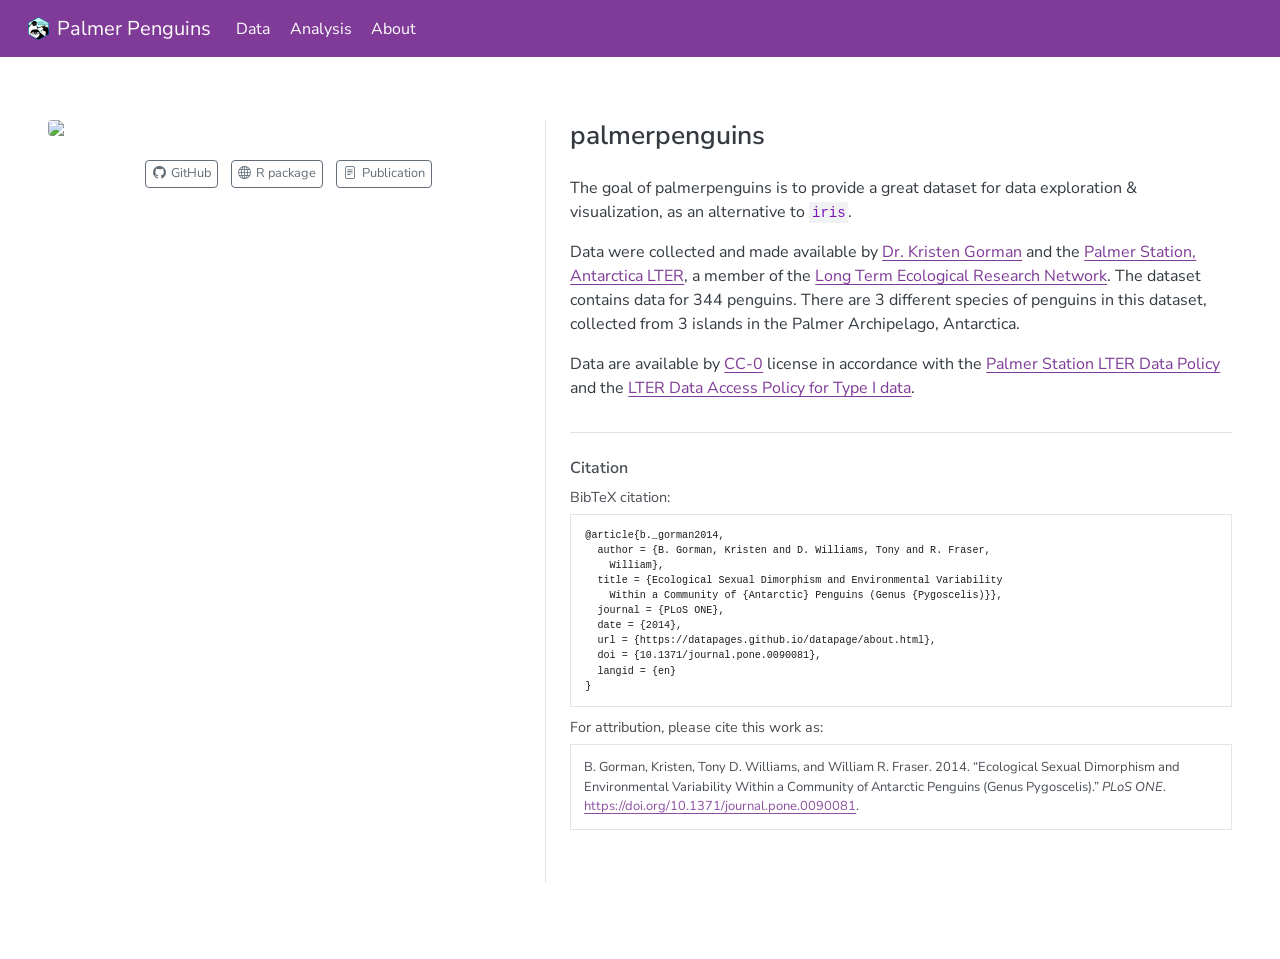
==== about.html @ 0ef8c8d8 "Initialize gh-pages" ====
<!DOCTYPE html>
<html xmlns="http://www.w3.org/1999/xhtml" lang="en" xml:lang="en"><head>

<meta charset="utf-8">
<meta name="generator" content="quarto-1.8.27">

<meta name="viewport" content="width=device-width, initial-scale=1.0, user-scalable=yes">


<title>about – Palmer Penguins</title>
<style>
code{white-space: pre-wrap;}
span.smallcaps{font-variant: small-caps;}
div.columns{display: flex; gap: min(4vw, 1.5em);}
div.column{flex: auto; overflow-x: auto;}
div.hanging-indent{margin-left: 1.5em; text-indent: -1.5em;}
ul.task-list{list-style: none;}
ul.task-list li input[type="checkbox"] {
  width: 0.8em;
  margin: 0 0.8em 0.2em -1em; /* quarto-specific, see https://github.com/quarto-dev/quarto-cli/issues/4556 */ 
  vertical-align: middle;
}
</style>


<script src="site_libs/quarto-nav/quarto-nav.js"></script>
<script src="site_libs/quarto-nav/headroom.min.js"></script>
<script src="site_libs/clipboard/clipboard.min.js"></script>
<script src="site_libs/quarto-search/autocomplete.umd.js"></script>
<script src="site_libs/quarto-search/fuse.min.js"></script>
<script src="site_libs/quarto-search/quarto-search.js"></script>
<meta name="quarto:offset" content="./">
<script src="site_libs/quarto-html/quarto.js" type="module"></script>
<script src="site_libs/quarto-html/tabsets/tabsets.js" type="module"></script>
<script src="site_libs/quarto-html/axe/axe-check.js" type="module"></script>
<script src="site_libs/quarto-html/popper.min.js"></script>
<script src="site_libs/quarto-html/tippy.umd.min.js"></script>
<link href="site_libs/quarto-html/tippy.css" rel="stylesheet">
<link href="site_libs/quarto-html/quarto-syntax-highlighting-ed96de9b727972fe78a7b5d16c58bf87.css" rel="stylesheet" id="quarto-text-highlighting-styles">
<script src="site_libs/bootstrap/bootstrap.min.js"></script>
<link href="site_libs/bootstrap/bootstrap-icons.css" rel="stylesheet">
<link href="site_libs/bootstrap/bootstrap-4f34fc0715618c40e0972b301ba0c9b4.min.css" rel="stylesheet" append-hash="true" id="quarto-bootstrap" data-mode="light">
<script id="quarto-search-options" type="application/json">{
  "location": "navbar",
  "copy-button": false,
  "collapse-after": 3,
  "panel-placement": "end",
  "type": "overlay",
  "limit": 50,
  "keyboard-shortcut": [
    "f",
    "/",
    "s"
  ],
  "show-item-context": false,
  "language": {
    "search-no-results-text": "No results",
    "search-matching-documents-text": "matching documents",
    "search-copy-link-title": "Copy link to search",
    "search-hide-matches-text": "Hide additional matches",
    "search-more-match-text": "more match in this document",
    "search-more-matches-text": "more matches in this document",
    "search-clear-button-title": "Clear",
    "search-text-placeholder": "",
    "search-detached-cancel-button-title": "Cancel",
    "search-submit-button-title": "Submit",
    "search-label": "Search"
  }
}</script>
<style>

      .quarto-title-block .quarto-title-banner h1,
      .quarto-title-block .quarto-title-banner h2,
      .quarto-title-block .quarto-title-banner h3,
      .quarto-title-block .quarto-title-banner h4,
      .quarto-title-block .quarto-title-banner h5,
      .quarto-title-block .quarto-title-banner h6
      {
        color: var(--bs-body-color);
      }

      .quarto-title-block .quarto-title-banner {
        color: var(--bs-body-color);
background: var(--bs-light);
      }
</style>


</head>

<body class="nav-fixed fullcontent quarto-light">

<div id="quarto-search-results"></div>
  <header id="quarto-header" class="headroom fixed-top quarto-banner">
    <nav class="navbar navbar-expand-lg " data-bs-theme="dark">
      <div class="navbar-container container-fluid">
      <div class="navbar-brand-container mx-auto">
    <a href="./index.html" class="navbar-brand navbar-brand-logo">
    <img src="./images/logo.png" alt="" class="navbar-logo light-content">
    <img src="./images/logo.png" alt="" class="navbar-logo dark-content">
    </a>
    <a class="navbar-brand" href="./index.html">
    <span class="navbar-title">Palmer Penguins</span>
    </a>
  </div>
            <div id="quarto-search" class="" title="Search"></div>
          <button class="navbar-toggler" type="button" data-bs-toggle="collapse" data-bs-target="#navbarCollapse" aria-controls="navbarCollapse" role="menu" aria-expanded="false" aria-label="Toggle navigation" onclick="if (window.quartoToggleHeadroom) { window.quartoToggleHeadroom(); }">
  <span class="navbar-toggler-icon"></span>
</button>
          <div class="collapse navbar-collapse" id="navbarCollapse">
            <ul class="navbar-nav navbar-nav-scroll me-auto">
  <li class="nav-item">
    <a class="nav-link" href="./data.html"> 
<span class="menu-text">Data</span></a>
  </li>  
  <li class="nav-item">
    <a class="nav-link" href="./analysis.html"> 
<span class="menu-text">Analysis</span></a>
  </li>  
  <li class="nav-item">
    <a class="nav-link active" href="./about.html" aria-current="page"> 
<span class="menu-text">About</span></a>
  </li>  
</ul>
          </div> <!-- /navcollapse -->
            <div class="quarto-navbar-tools">
</div>
      </div> <!-- /container-fluid -->
    </nav>
</header>
<!-- content -->
<header id="title-block-header" class="quarto-title-block"></header><div id="quarto-content" class="quarto-container page-columns page-rows-contents page-layout-article page-navbar">
<!-- sidebar -->
<!-- margin-sidebar -->
    
<!-- main -->
<div class="quarto-about-trestles">
  <div class="about-entity">
    <img src="images/lter_penguins.png" class="about-image
  rounded " style="width: 100%;">

    <div class="about-links">
  <a href="https://github.com/datapages/datapage" class="about-link" rel="" target="">
    <i class="bi bi-github"></i>
     <span class="about-link-text">GitHub</span>
  </a>
  <a href="https://allisonhorst.github.io/palmerpenguins/" class="about-link" rel="" target="">
    <i class="bi bi-globe"></i>
     <span class="about-link-text">R package</span>
  </a>
  <a href="https://doi.org/10.1371/journal.pone.0090081" class="about-link" rel="" target="">
    <i class="bi bi-file-text"></i>
     <span class="about-link-text">Publication</span>
  </a>
</div>
  </div>
  <div class="about-contents"><main class="content quarto-banner-title-block" id="quarto-document-content">
<section id="palmerpenguins" class="level2">
<h2 data-anchor-id="palmerpenguins">palmerpenguins</h2>
<p>The goal of palmerpenguins is to provide a great dataset for data exploration &amp; visualization, as an alternative to <code>iris</code>.</p>
<p>Data were collected and made available by <a href="https://www.uaf.edu/cfos/people/faculty/detail/kristen-gorman.php">Dr.&nbsp;Kristen Gorman</a> and the <a href="https://pallter.marine.rutgers.edu/">Palmer Station, Antarctica LTER</a>, a member of the <a href="https://lternet.edu/">Long Term Ecological Research Network</a>. The dataset contains data for 344 penguins. There are 3 different species of penguins in this dataset, collected from 3 islands in the Palmer Archipelago, Antarctica.</p>
<p>Data are available by <a href="https://creativecommons.org/public-domain/cc0/">CC-0</a> license in accordance with the <a href="https://pallter.marine.rutgers.edu/data/">Palmer Station LTER Data Policy</a> and the <a href="https://lternet.edu/data-access-policy/">LTER Data Access Policy for Type I data</a>.</p>


</section>
<div id="quarto-appendix" class="default"><section class="quarto-appendix-contents" id="quarto-citation"><h2 class="anchored quarto-appendix-heading">Citation</h2><div><div class="quarto-appendix-secondary-label">BibTeX citation:</div><pre class="sourceCode code-with-copy quarto-appendix-bibtex"><code class="sourceCode bibtex">@article{b._gorman2014,
  author = {B. Gorman, Kristen and D. Williams, Tony and R. Fraser,
    William},
  title = {Ecological Sexual Dimorphism and Environmental Variability
    Within a Community of {Antarctic} Penguins (Genus {Pygoscelis)}},
  journal = {PLoS ONE},
  date = {2014},
  url = {https://datapages.github.io/datapage/about.html},
  doi = {10.1371/journal.pone.0090081},
  langid = {en}
}
</code><button title="Copy to Clipboard" class="code-copy-button"><i class="bi"></i></button></pre><div class="quarto-appendix-secondary-label">For attribution, please cite this work as:</div><div id="ref-b._gorman2014" class="csl-entry quarto-appendix-citeas" role="listitem">
B. Gorman, Kristen, Tony D. Williams, and William R. Fraser. 2014.
<span>“Ecological Sexual Dimorphism and Environmental Variability Within
a Community of Antarctic Penguins (Genus Pygoscelis).”</span> <em>PLoS
ONE</em>. <a href="https://doi.org/10.1371/journal.pone.0090081">https://doi.org/10.1371/journal.pone.0090081</a>.
</div></div></section></div></main></div>
</div>
 <!-- /main -->
<script id="quarto-html-after-body" type="application/javascript">
  window.document.addEventListener("DOMContentLoaded", function (event) {
    const isCodeAnnotation = (el) => {
      for (const clz of el.classList) {
        if (clz.startsWith('code-annotation-')) {                     
          return true;
        }
      }
      return false;
    }
    const onCopySuccess = function(e) {
      // button target
      const button = e.trigger;
      // don't keep focus
      button.blur();
      // flash "checked"
      button.classList.add('code-copy-button-checked');
      var currentTitle = button.getAttribute("title");
      button.setAttribute("title", "Copied!");
      let tooltip;
      if (window.bootstrap) {
        button.setAttribute("data-bs-toggle", "tooltip");
        button.setAttribute("data-bs-placement", "left");
        button.setAttribute("data-bs-title", "Copied!");
        tooltip = new bootstrap.Tooltip(button, 
          { trigger: "manual", 
            customClass: "code-copy-button-tooltip",
            offset: [0, -8]});
        tooltip.show();    
      }
      setTimeout(function() {
        if (tooltip) {
          tooltip.hide();
          button.removeAttribute("data-bs-title");
          button.removeAttribute("data-bs-toggle");
          button.removeAttribute("data-bs-placement");
        }
        button.setAttribute("title", currentTitle);
        button.classList.remove('code-copy-button-checked');
      }, 1000);
      // clear code selection
      e.clearSelection();
    }
    const getTextToCopy = function(trigger) {
      const outerScaffold = trigger.parentElement.cloneNode(true);
      const codeEl = outerScaffold.querySelector('code');
      for (const childEl of codeEl.children) {
        if (isCodeAnnotation(childEl)) {
          childEl.remove();
        }
      }
      return codeEl.innerText;
    }
    const clipboard = new window.ClipboardJS('.code-copy-button:not([data-in-quarto-modal])', {
      text: getTextToCopy
    });
    clipboard.on('success', onCopySuccess);
    if (window.document.getElementById('quarto-embedded-source-code-modal')) {
      const clipboardModal = new window.ClipboardJS('.code-copy-button[data-in-quarto-modal]', {
        text: getTextToCopy,
        container: window.document.getElementById('quarto-embedded-source-code-modal')
      });
      clipboardModal.on('success', onCopySuccess);
    }
      var localhostRegex = new RegExp(/^(?:http|https):\/\/localhost\:?[0-9]*\//);
      var mailtoRegex = new RegExp(/^mailto:/);
        var filterRegex = new RegExp("https:\/\/datapages\.github\.io\/datapage\/");
      var isInternal = (href) => {
          return filterRegex.test(href) || localhostRegex.test(href) || mailtoRegex.test(href);
      }
      // Inspect non-navigation links and adorn them if external
     var links = window.document.querySelectorAll('a[href]:not(.nav-link):not(.navbar-brand):not(.toc-action):not(.sidebar-link):not(.sidebar-item-toggle):not(.pagination-link):not(.no-external):not([aria-hidden]):not(.dropdown-item):not(.quarto-navigation-tool):not(.about-link)');
      for (var i=0; i<links.length; i++) {
        const link = links[i];
        if (!isInternal(link.href)) {
          // undo the damage that might have been done by quarto-nav.js in the case of
          // links that we want to consider external
          if (link.dataset.originalHref !== undefined) {
            link.href = link.dataset.originalHref;
          }
        }
      }
    function tippyHover(el, contentFn, onTriggerFn, onUntriggerFn) {
      const config = {
        allowHTML: true,
        maxWidth: 500,
        delay: 100,
        arrow: false,
        appendTo: function(el) {
            return el.parentElement;
        },
        interactive: true,
        interactiveBorder: 10,
        theme: 'quarto',
        placement: 'bottom-start',
      };
      if (contentFn) {
        config.content = contentFn;
      }
      if (onTriggerFn) {
        config.onTrigger = onTriggerFn;
      }
      if (onUntriggerFn) {
        config.onUntrigger = onUntriggerFn;
      }
      window.tippy(el, config); 
    }
    const noterefs = window.document.querySelectorAll('a[role="doc-noteref"]');
    for (var i=0; i<noterefs.length; i++) {
      const ref = noterefs[i];
      tippyHover(ref, function() {
        // use id or data attribute instead here
        let href = ref.getAttribute('data-footnote-href') || ref.getAttribute('href');
        try { href = new URL(href).hash; } catch {}
        const id = href.replace(/^#\/?/, "");
        const note = window.document.getElementById(id);
        if (note) {
          return note.innerHTML;
        } else {
          return "";
        }
      });
    }
    const xrefs = window.document.querySelectorAll('a.quarto-xref');
    const processXRef = (id, note) => {
      // Strip column container classes
      const stripColumnClz = (el) => {
        el.classList.remove("page-full", "page-columns");
        if (el.children) {
          for (const child of el.children) {
            stripColumnClz(child);
          }
        }
      }
      stripColumnClz(note)
      if (id === null || id.startsWith('sec-')) {
        // Special case sections, only their first couple elements
        const container = document.createElement("div");
        if (note.children && note.children.length > 2) {
          container.appendChild(note.children[0].cloneNode(true));
          for (let i = 1; i < note.children.length; i++) {
            const child = note.children[i];
            if (child.tagName === "P" && child.innerText === "") {
              continue;
            } else {
              container.appendChild(child.cloneNode(true));
              break;
            }
          }
          if (window.Quarto?.typesetMath) {
            window.Quarto.typesetMath(container);
          }
          return container.innerHTML
        } else {
          if (window.Quarto?.typesetMath) {
            window.Quarto.typesetMath(note);
          }
          return note.innerHTML;
        }
      } else {
        // Remove any anchor links if they are present
        const anchorLink = note.querySelector('a.anchorjs-link');
        if (anchorLink) {
          anchorLink.remove();
        }
        if (window.Quarto?.typesetMath) {
          window.Quarto.typesetMath(note);
        }
        if (note.classList.contains("callout")) {
          return note.outerHTML;
        } else {
          return note.innerHTML;
        }
      }
    }
    for (var i=0; i<xrefs.length; i++) {
      const xref = xrefs[i];
      tippyHover(xref, undefined, function(instance) {
        instance.disable();
        let url = xref.getAttribute('href');
        let hash = undefined; 
        if (url.startsWith('#')) {
          hash = url;
        } else {
          try { hash = new URL(url).hash; } catch {}
        }
        if (hash) {
          const id = hash.replace(/^#\/?/, "");
          const note = window.document.getElementById(id);
          if (note !== null) {
            try {
              const html = processXRef(id, note.cloneNode(true));
              instance.setContent(html);
            } finally {
              instance.enable();
              instance.show();
            }
          } else {
            // See if we can fetch this
            fetch(url.split('#')[0])
            .then(res => res.text())
            .then(html => {
              const parser = new DOMParser();
              const htmlDoc = parser.parseFromString(html, "text/html");
              const note = htmlDoc.getElementById(id);
              if (note !== null) {
                const html = processXRef(id, note);
                instance.setContent(html);
              } 
            }).finally(() => {
              instance.enable();
              instance.show();
            });
          }
        } else {
          // See if we can fetch a full url (with no hash to target)
          // This is a special case and we should probably do some content thinning / targeting
          fetch(url)
          .then(res => res.text())
          .then(html => {
            const parser = new DOMParser();
            const htmlDoc = parser.parseFromString(html, "text/html");
            const note = htmlDoc.querySelector('main.content');
            if (note !== null) {
              // This should only happen for chapter cross references
              // (since there is no id in the URL)
              // remove the first header
              if (note.children.length > 0 && note.children[0].tagName === "HEADER") {
                note.children[0].remove();
              }
              const html = processXRef(null, note);
              instance.setContent(html);
            } 
          }).finally(() => {
            instance.enable();
            instance.show();
          });
        }
      }, function(instance) {
      });
    }
        let selectedAnnoteEl;
        const selectorForAnnotation = ( cell, annotation) => {
          let cellAttr = 'data-code-cell="' + cell + '"';
          let lineAttr = 'data-code-annotation="' +  annotation + '"';
          const selector = 'span[' + cellAttr + '][' + lineAttr + ']';
          return selector;
        }
        const selectCodeLines = (annoteEl) => {
          const doc = window.document;
          const targetCell = annoteEl.getAttribute("data-target-cell");
          const targetAnnotation = annoteEl.getAttribute("data-target-annotation");
          const annoteSpan = window.document.querySelector(selectorForAnnotation(targetCell, targetAnnotation));
          const lines = annoteSpan.getAttribute("data-code-lines").split(",");
          const lineIds = lines.map((line) => {
            return targetCell + "-" + line;
          })
          let top = null;
          let height = null;
          let parent = null;
          if (lineIds.length > 0) {
              //compute the position of the single el (top and bottom and make a div)
              const el = window.document.getElementById(lineIds[0]);
              top = el.offsetTop;
              height = el.offsetHeight;
              parent = el.parentElement.parentElement;
            if (lineIds.length > 1) {
              const lastEl = window.document.getElementById(lineIds[lineIds.length - 1]);
              const bottom = lastEl.offsetTop + lastEl.offsetHeight;
              height = bottom - top;
            }
            if (top !== null && height !== null && parent !== null) {
              // cook up a div (if necessary) and position it 
              let div = window.document.getElementById("code-annotation-line-highlight");
              if (div === null) {
                div = window.document.createElement("div");
                div.setAttribute("id", "code-annotation-line-highlight");
                div.style.position = 'absolute';
                parent.appendChild(div);
              }
              div.style.top = top - 2 + "px";
              div.style.height = height + 4 + "px";
              div.style.left = 0;
              let gutterDiv = window.document.getElementById("code-annotation-line-highlight-gutter");
              if (gutterDiv === null) {
                gutterDiv = window.document.createElement("div");
                gutterDiv.setAttribute("id", "code-annotation-line-highlight-gutter");
                gutterDiv.style.position = 'absolute';
                const codeCell = window.document.getElementById(targetCell);
                const gutter = codeCell.querySelector('.code-annotation-gutter');
                gutter.appendChild(gutterDiv);
              }
              gutterDiv.style.top = top - 2 + "px";
              gutterDiv.style.height = height + 4 + "px";
            }
            selectedAnnoteEl = annoteEl;
          }
        };
        const unselectCodeLines = () => {
          const elementsIds = ["code-annotation-line-highlight", "code-annotation-line-highlight-gutter"];
          elementsIds.forEach((elId) => {
            const div = window.document.getElementById(elId);
            if (div) {
              div.remove();
            }
          });
          selectedAnnoteEl = undefined;
        };
          // Handle positioning of the toggle
      window.addEventListener(
        "resize",
        throttle(() => {
          elRect = undefined;
          if (selectedAnnoteEl) {
            selectCodeLines(selectedAnnoteEl);
          }
        }, 10)
      );
      function throttle(fn, ms) {
      let throttle = false;
      let timer;
        return (...args) => {
          if(!throttle) { // first call gets through
              fn.apply(this, args);
              throttle = true;
          } else { // all the others get throttled
              if(timer) clearTimeout(timer); // cancel #2
              timer = setTimeout(() => {
                fn.apply(this, args);
                timer = throttle = false;
              }, ms);
          }
        };
      }
        // Attach click handler to the DT
        const annoteDls = window.document.querySelectorAll('dt[data-target-cell]');
        for (const annoteDlNode of annoteDls) {
          annoteDlNode.addEventListener('click', (event) => {
            const clickedEl = event.target;
            if (clickedEl !== selectedAnnoteEl) {
              unselectCodeLines();
              const activeEl = window.document.querySelector('dt[data-target-cell].code-annotation-active');
              if (activeEl) {
                activeEl.classList.remove('code-annotation-active');
              }
              selectCodeLines(clickedEl);
              clickedEl.classList.add('code-annotation-active');
            } else {
              // Unselect the line
              unselectCodeLines();
              clickedEl.classList.remove('code-annotation-active');
            }
          });
        }
    const findCites = (el) => {
      const parentEl = el.parentElement;
      if (parentEl) {
        const cites = parentEl.dataset.cites;
        if (cites) {
          return {
            el,
            cites: cites.split(' ')
          };
        } else {
          return findCites(el.parentElement)
        }
      } else {
        return undefined;
      }
    };
    var bibliorefs = window.document.querySelectorAll('a[role="doc-biblioref"]');
    for (var i=0; i<bibliorefs.length; i++) {
      const ref = bibliorefs[i];
      const citeInfo = findCites(ref);
      if (citeInfo) {
        tippyHover(citeInfo.el, function() {
          var popup = window.document.createElement('div');
          citeInfo.cites.forEach(function(cite) {
            var citeDiv = window.document.createElement('div');
            citeDiv.classList.add('hanging-indent');
            citeDiv.classList.add('csl-entry');
            var biblioDiv = window.document.getElementById('ref-' + cite);
            if (biblioDiv) {
              citeDiv.innerHTML = biblioDiv.innerHTML;
            }
            popup.appendChild(citeDiv);
          });
          return popup.innerHTML;
        });
      }
    }
  });
  </script>
</div> <!-- /content -->




</body></html>
---- site_libs/quarto-html/tippy.css ----
.tippy-box[data-animation=fade][data-state=hidden]{opacity:0}[data-tippy-root]{max-width:calc(100vw - 10px)}.tippy-box{position:relative;background-color:#333;color:#fff;border-radius:4px;font-size:14px;line-height:1.4;white-space:normal;outline:0;transition-property:transform,visibility,opacity}.tippy-box[data-placement^=top]>.tippy-arrow{bottom:0}.tippy-box[data-placement^=top]>.tippy-arrow:before{bottom:-7px;left:0;border-width:8px 8px 0;border-top-color:initial;transform-origin:center top}.tippy-box[data-placement^=bottom]>.tippy-arrow{top:0}.tippy-box[data-placement^=bottom]>.tippy-arrow:before{top:-7px;left:0;border-width:0 8px 8px;border-bottom-color:initial;transform-origin:center bottom}.tippy-box[data-placement^=left]>.tippy-arrow{right:0}.tippy-box[data-placement^=left]>.tippy-arrow:before{border-width:8px 0 8px 8px;border-left-color:initial;right:-7px;transform-origin:center left}.tippy-box[data-placement^=right]>.tippy-arrow{left:0}.tippy-box[data-placement^=right]>.tippy-arrow:before{left:-7px;border-width:8px 8px 8px 0;border-right-color:initial;transform-origin:center right}.tippy-box[data-inertia][data-state=visible]{transition-timing-function:cubic-bezier(.54,1.5,.38,1.11)}.tippy-arrow{width:16px;height:16px;color:#333}.tippy-arrow:before{content:"";position:absolute;border-color:transparent;border-style:solid}.tippy-content{position:relative;padding:5px 9px;z-index:1}
---- site_libs/quarto-html/quarto-syntax-highlighting-ed96de9b727972fe78a7b5d16c58bf87.css ----
/* quarto syntax highlight colors */
:root {
  --quarto-hl-ot-color: #003B4F;
  --quarto-hl-at-color: #657422;
  --quarto-hl-ss-color: #20794D;
  --quarto-hl-an-color: #5E5E5E;
  --quarto-hl-fu-color: #4758AB;
  --quarto-hl-st-color: #20794D;
  --quarto-hl-cf-color: #003B4F;
  --quarto-hl-op-color: #5E5E5E;
  --quarto-hl-er-color: #AD0000;
  --quarto-hl-bn-color: #AD0000;
  --quarto-hl-al-color: #AD0000;
  --quarto-hl-va-color: #111111;
  --quarto-hl-bu-color: inherit;
  --quarto-hl-ex-color: inherit;
  --quarto-hl-pp-color: #AD0000;
  --quarto-hl-in-color: #5E5E5E;
  --quarto-hl-vs-color: #20794D;
  --quarto-hl-wa-color: #5E5E5E;
  --quarto-hl-do-color: #5E5E5E;
  --quarto-hl-im-color: #00769E;
  --quarto-hl-ch-color: #20794D;
  --quarto-hl-dt-color: #AD0000;
  --quarto-hl-fl-color: #AD0000;
  --quarto-hl-co-color: #5E5E5E;
  --quarto-hl-cv-color: #5E5E5E;
  --quarto-hl-cn-color: #8f5902;
  --quarto-hl-sc-color: #5E5E5E;
  --quarto-hl-dv-color: #AD0000;
  --quarto-hl-kw-color: #003B4F;
}

/* other quarto variables */
:root {
  --quarto-font-monospace: SFMono-Regular, Menlo, Monaco, Consolas, "Liberation Mono", "Courier New", monospace;
}

/* syntax highlight based on Pandoc's rules */
pre > code.sourceCode > span {
  color: #003B4F;
}

code.sourceCode > span {
  color: #003B4F;
}

div.sourceCode,
div.sourceCode pre.sourceCode {
  color: #003B4F;
}

/* Normal */
code span {
  color: #003B4F;
}

/* Alert */
code span.al {
  color: #AD0000;
  font-style: inherit;
}

/* Annotation */
code span.an {
  color: #5E5E5E;
  font-style: inherit;
}

/* Attribute */
code span.at {
  color: #657422;
  font-style: inherit;
}

/* BaseN */
code span.bn {
  color: #AD0000;
  font-style: inherit;
}

/* BuiltIn */
code span.bu {
  font-style: inherit;
}

/* ControlFlow */
code span.cf {
  color: #003B4F;
  font-weight: bold;
  font-style: inherit;
}

/* Char */
code span.ch {
  color: #20794D;
  font-style: inherit;
}

/* Constant */
code span.cn {
  color: #8f5902;
  font-style: inherit;
}

/* Comment */
code span.co {
  color: #5E5E5E;
  font-style: inherit;
}

/* CommentVar */
code span.cv {
  color: #5E5E5E;
  font-style: italic;
}

/* Documentation */
code span.do {
  color: #5E5E5E;
  font-style: italic;
}

/* DataType */
code span.dt {
  color: #AD0000;
  font-style: inherit;
}

/* DecVal */
code span.dv {
  color: #AD0000;
  font-style: inherit;
}

/* Error */
code span.er {
  color: #AD0000;
  font-style: inherit;
}

/* Extension */
code span.ex {
  font-style: inherit;
}

/* Float */
code span.fl {
  color: #AD0000;
  font-style: inherit;
}

/* Function */
code span.fu {
  color: #4758AB;
  font-style: inherit;
}

/* Import */
code span.im {
  color: #00769E;
  font-style: inherit;
}

/* Information */
code span.in {
  color: #5E5E5E;
  font-style: inherit;
}

/* Keyword */
code span.kw {
  color: #003B4F;
  font-weight: bold;
  font-style: inherit;
}

/* Operator */
code span.op {
  color: #5E5E5E;
  font-style: inherit;
}

/* Other */
code span.ot {
  color: #003B4F;
  font-style: inherit;
}

/* Preprocessor */
code span.pp {
  color: #AD0000;
  font-style: inherit;
}

/* SpecialChar */
code span.sc {
  color: #5E5E5E;
  font-style: inherit;
}

/* SpecialString */
code span.ss {
  color: #20794D;
  font-style: inherit;
}

/* String */
code span.st {
  color: #20794D;
  font-style: inherit;
}

/* Variable */
code span.va {
  color: #111111;
  font-style: inherit;
}

/* VerbatimString */
code span.vs {
  color: #20794D;
  font-style: inherit;
}

/* Warning */
code span.wa {
  color: #5E5E5E;
  font-style: italic;
}

.prevent-inlining {
  content: "</";
}

/*# sourceMappingURL=0920dd6d7437995b8cdf7429764427b1.css.map */
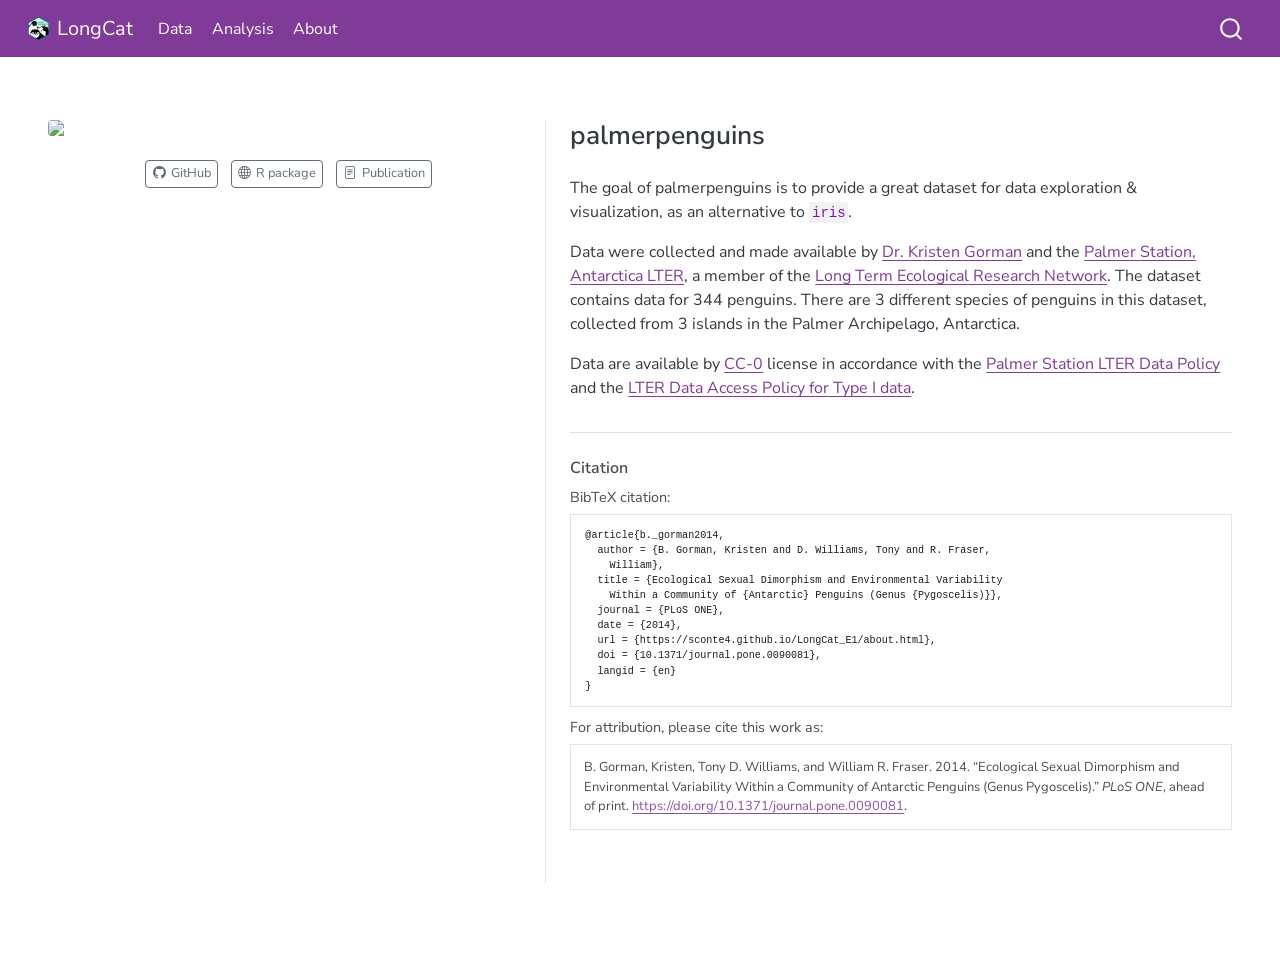
==== commit 1b3f912c: "Built site for gh-pages" ====
--- a/about.html
+++ b/about.html
@@ -2,13 +2,16 @@
 <html xmlns="http://www.w3.org/1999/xhtml" lang="en" xml:lang="en"><head>
 
 <meta charset="utf-8">
-<meta name="generator" content="quarto-1.8.27">
+<meta name="generator" content="quarto-1.9.37">
 
 <meta name="viewport" content="width=device-width, initial-scale=1.0, user-scalable=yes">
 
 
-<title>about – Palmer Penguins</title>
+<title>about – LongCat</title>
 <style>
+/* Default styles provided by pandoc.
+** See https://pandoc.org/MANUAL.html#variables-for-html for config info.
+*/
 code{white-space: pre-wrap;}
 span.smallcaps{font-variant: small-caps;}
 div.columns{display: flex; gap: min(4vw, 1.5em);}
@@ -32,14 +35,13 @@
 <meta name="quarto:offset" content="./">
 <script src="site_libs/quarto-html/quarto.js" type="module"></script>
 <script src="site_libs/quarto-html/tabsets/tabsets.js" type="module"></script>
-<script src="site_libs/quarto-html/axe/axe-check.js" type="module"></script>
 <script src="site_libs/quarto-html/popper.min.js"></script>
 <script src="site_libs/quarto-html/tippy.umd.min.js"></script>
 <link href="site_libs/quarto-html/tippy.css" rel="stylesheet">
-<link href="site_libs/quarto-html/quarto-syntax-highlighting-ed96de9b727972fe78a7b5d16c58bf87.css" rel="stylesheet" id="quarto-text-highlighting-styles">
+<link href="site_libs/quarto-html/quarto-syntax-highlighting-7f8f88aac4f3542376d5c11b86a4c14d.css" rel="stylesheet" id="quarto-text-highlighting-styles">
 <script src="site_libs/bootstrap/bootstrap.min.js"></script>
 <link href="site_libs/bootstrap/bootstrap-icons.css" rel="stylesheet">
-<link href="site_libs/bootstrap/bootstrap-4f34fc0715618c40e0972b301ba0c9b4.min.css" rel="stylesheet" append-hash="true" id="quarto-bootstrap" data-mode="light">
+<link href="site_libs/bootstrap/bootstrap-86b0070312258993ecc55c7f1d1b9c6c.min.css" rel="stylesheet" append-hash="true" id="quarto-bootstrap" data-mode="light">
 <script id="quarto-search-options" type="application/json">{
   "location": "navbar",
   "copy-button": false,
@@ -100,7 +102,7 @@
     <img src="./images/logo.png" alt="" class="navbar-logo dark-content">
     </a>
     <a class="navbar-brand" href="./index.html">
-    <span class="navbar-title">Palmer Penguins</span>
+    <span class="navbar-title">LongCat</span>
     </a>
   </div>
             <div id="quarto-search" class="" title="Search"></div>
@@ -170,7 +172,7 @@
     Within a Community of {Antarctic} Penguins (Genus {Pygoscelis)}},
   journal = {PLoS ONE},
   date = {2014},
-  url = {https://datapages.github.io/datapage/about.html},
+  url = {https://sconte4.github.io/LongCat_E1/about.html},
   doi = {10.1371/journal.pone.0090081},
   langid = {en}
 }
@@ -178,7 +180,7 @@
 B. Gorman, Kristen, Tony D. Williams, and William R. Fraser. 2014.
 <span>“Ecological Sexual Dimorphism and Environmental Variability Within
 a Community of Antarctic Penguins (Genus Pygoscelis).”</span> <em>PLoS
-ONE</em>. <a href="https://doi.org/10.1371/journal.pone.0090081">https://doi.org/10.1371/journal.pone.0090081</a>.
+ONE</em>, ahead of print. <a href="https://doi.org/10.1371/journal.pone.0090081">https://doi.org/10.1371/journal.pone.0090081</a>.
 </div></div></section></div></main></div>
 </div>
  <!-- /main -->
@@ -248,7 +250,7 @@
     }
       var localhostRegex = new RegExp(/^(?:http|https):\/\/localhost\:?[0-9]*\//);
       var mailtoRegex = new RegExp(/^mailto:/);
-        var filterRegex = new RegExp("https:\/\/datapages\.github\.io\/datapage\/");
+        var filterRegex = new RegExp("https:\/\/sconte4\.github\.io\/LongCat_E1\/");
       var isInternal = (href) => {
           return filterRegex.test(href) || localhostRegex.test(href) || mailtoRegex.test(href);
       }
--- a/site_libs/quarto-html/quarto-syntax-highlighting-7f8f88aac4f3542376d5c11b86a4c14d.css
+++ b/site_libs/quarto-html/quarto-syntax-highlighting-7f8f88aac4f3542376d5c11b86a4c14d.css
@@ -0,0 +1,236 @@
+/* quarto syntax highlight colors */
+:root {
+  --quarto-hl-ot-color: #003B4F;
+  --quarto-hl-at-color: #657422;
+  --quarto-hl-ss-color: #20794D;
+  --quarto-hl-an-color: #5E5E5E;
+  --quarto-hl-fu-color: #4758AB;
+  --quarto-hl-st-color: #20794D;
+  --quarto-hl-cf-color: #003B4F;
+  --quarto-hl-op-color: #5E5E5E;
+  --quarto-hl-er-color: #AD0000;
+  --quarto-hl-bn-color: #AD0000;
+  --quarto-hl-al-color: #AD0000;
+  --quarto-hl-va-color: #111111;
+  --quarto-hl-bu-color: inherit;
+  --quarto-hl-ex-color: inherit;
+  --quarto-hl-pp-color: #AD0000;
+  --quarto-hl-in-color: #5E5E5E;
+  --quarto-hl-vs-color: #20794D;
+  --quarto-hl-wa-color: #5E5E5E;
+  --quarto-hl-do-color: #5E5E5E;
+  --quarto-hl-im-color: #00769E;
+  --quarto-hl-ch-color: #20794D;
+  --quarto-hl-dt-color: #AD0000;
+  --quarto-hl-fl-color: #AD0000;
+  --quarto-hl-co-color: #5E5E5E;
+  --quarto-hl-cv-color: #5E5E5E;
+  --quarto-hl-cn-color: #8f5902;
+  --quarto-hl-sc-color: #5E5E5E;
+  --quarto-hl-dv-color: #AD0000;
+  --quarto-hl-kw-color: #003B4F;
+}
+
+/* other quarto variables */
+:root {
+  --quarto-font-monospace: SFMono-Regular, Menlo, Monaco, Consolas, "Liberation Mono", "Courier New", monospace;
+}
+
+/* syntax highlight based on Pandoc's rules */
+pre > code.sourceCode > span {
+  color: #003B4F;
+}
+
+code.sourceCode > span {
+  color: #003B4F;
+}
+
+div.sourceCode,
+div.sourceCode pre.sourceCode {
+  color: #003B4F;
+}
+
+/* Normal */
+code span {
+  color: #003B4F;
+}
+
+/* Alert */
+code span.al {
+  color: #AD0000;
+  font-style: inherit;
+}
+
+/* Annotation */
+code span.an {
+  color: #5E5E5E;
+  font-style: inherit;
+}
+
+/* Attribute */
+code span.at {
+  color: #657422;
+  font-style: inherit;
+}
+
+/* BaseN */
+code span.bn {
+  color: #AD0000;
+  font-style: inherit;
+}
+
+/* BuiltIn */
+code span.bu {
+  font-style: inherit;
+}
+
+/* ControlFlow */
+code span.cf {
+  color: #003B4F;
+  font-weight: bold;
+  font-style: inherit;
+}
+
+/* Char */
+code span.ch {
+  color: #20794D;
+  font-style: inherit;
+}
+
+/* Constant */
+code span.cn {
+  color: #8f5902;
+  font-style: inherit;
+}
+
+/* Comment */
+code span.co {
+  color: #5E5E5E;
+  font-style: inherit;
+}
+
+/* CommentVar */
+code span.cv {
+  color: #5E5E5E;
+  font-style: italic;
+}
+
+/* Documentation */
+code span.do {
+  color: #5E5E5E;
+  font-style: italic;
+}
+
+/* DataType */
+code span.dt {
+  color: #AD0000;
+  font-style: inherit;
+}
+
+/* DecVal */
+code span.dv {
+  color: #AD0000;
+  font-style: inherit;
+}
+
+/* Error */
+code span.er {
+  color: #AD0000;
+  font-style: inherit;
+}
+
+/* Extension */
+code span.ex {
+  font-style: inherit;
+}
+
+/* Float */
+code span.fl {
+  color: #AD0000;
+  font-style: inherit;
+}
+
+/* Function */
+code span.fu {
+  color: #4758AB;
+  font-style: inherit;
+}
+
+/* Import */
+code span.im {
+  color: #00769E;
+  font-style: inherit;
+}
+
+/* Information */
+code span.in {
+  color: #5E5E5E;
+  font-style: inherit;
+}
+
+/* Keyword */
+code span.kw {
+  color: #003B4F;
+  font-weight: bold;
+  font-style: inherit;
+}
+
+/* Operator */
+code span.op {
+  color: #5E5E5E;
+  font-style: inherit;
+}
+
+/* Other */
+code span.ot {
+  color: #003B4F;
+  font-style: inherit;
+}
+
+/* Preprocessor */
+code span.pp {
+  color: #AD0000;
+  font-style: inherit;
+}
+
+/* SpecialChar */
+code span.sc {
+  color: #5E5E5E;
+  font-style: inherit;
+}
+
+/* SpecialString */
+code span.ss {
+  color: #20794D;
+  font-style: inherit;
+}
+
+/* String */
+code span.st {
+  color: #20794D;
+  font-style: inherit;
+}
+
+/* Variable */
+code span.va {
+  color: #111111;
+  font-style: inherit;
+}
+
+/* VerbatimString */
+code span.vs {
+  color: #20794D;
+  font-style: inherit;
+}
+
+/* Warning */
+code span.wa {
+  color: #5E5E5E;
+  font-style: italic;
+}
+
+.prevent-inlining {
+  content: "</";
+}
+
+/*# sourceMappingURL=789ad8cd35626ba772517505b42a116e.css.map */
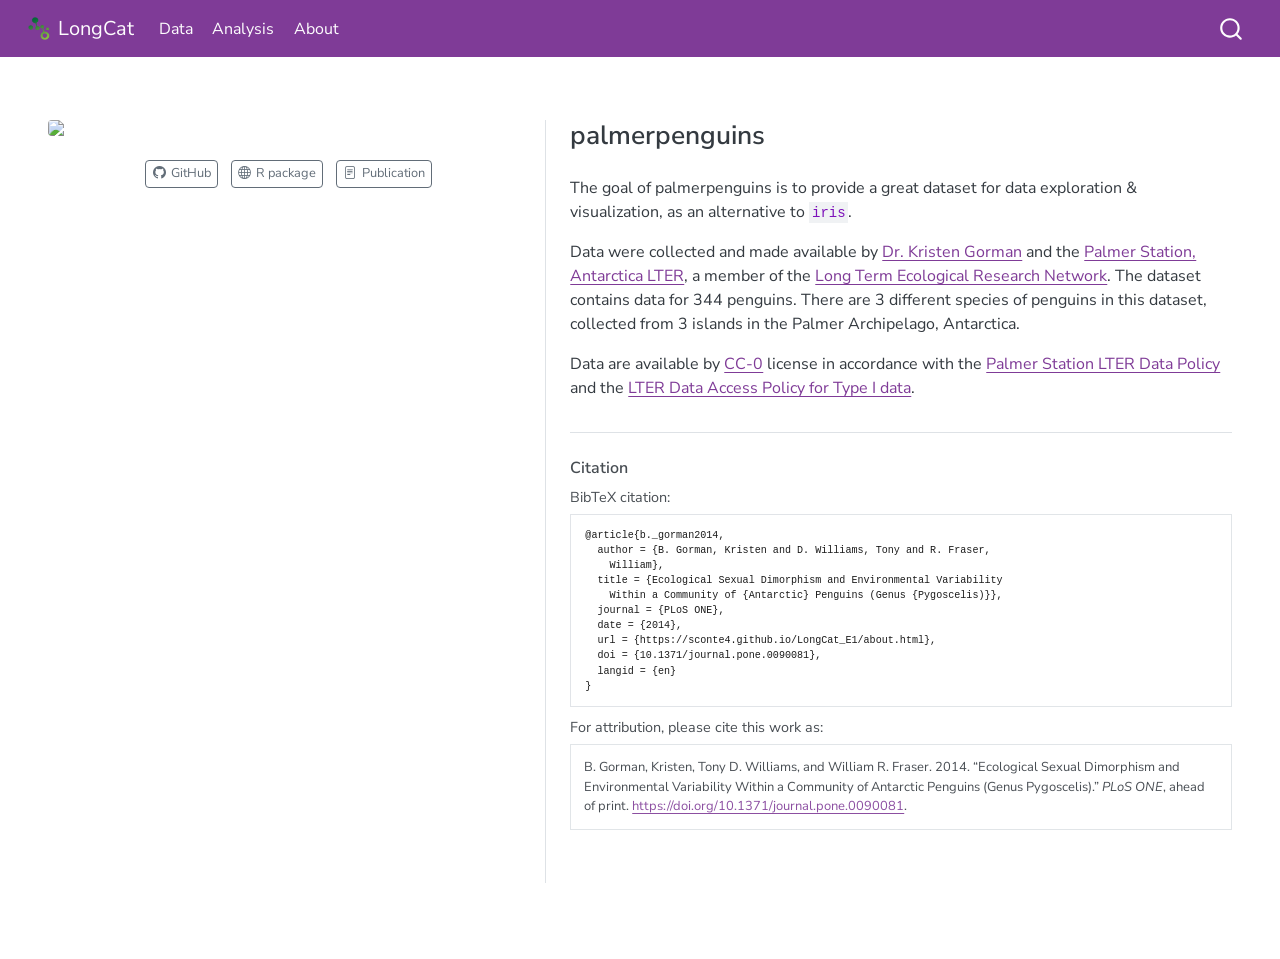
==== commit 6e24d2bb: "Built site for gh-pages" ====
--- a/about.html
+++ b/about.html
@@ -41,7 +41,7 @@
 <link href="site_libs/quarto-html/quarto-syntax-highlighting-7f8f88aac4f3542376d5c11b86a4c14d.css" rel="stylesheet" id="quarto-text-highlighting-styles">
 <script src="site_libs/bootstrap/bootstrap.min.js"></script>
 <link href="site_libs/bootstrap/bootstrap-icons.css" rel="stylesheet">
-<link href="site_libs/bootstrap/bootstrap-86b0070312258993ecc55c7f1d1b9c6c.min.css" rel="stylesheet" append-hash="true" id="quarto-bootstrap" data-mode="light">
+<link href="site_libs/bootstrap/bootstrap-da9b05ce3b12628fb2f6ed37e383dca9.min.css" rel="stylesheet" append-hash="true" id="quarto-bootstrap" data-mode="light">
 <script id="quarto-search-options" type="application/json">{
   "location": "navbar",
   "copy-button": false,
@@ -98,8 +98,8 @@
       <div class="navbar-container container-fluid">
       <div class="navbar-brand-container mx-auto">
     <a href="./index.html" class="navbar-brand navbar-brand-logo">
-    <img src="./images/logo.png" alt="" class="navbar-logo light-content">
-    <img src="./images/logo.png" alt="" class="navbar-logo dark-content">
+    <img src="./images/ENCoDe_Icon.png" alt="" class="navbar-logo light-content">
+    <img src="./images/ENCoDe_Icon.png" alt="" class="navbar-logo dark-content">
     </a>
     <a class="navbar-brand" href="./index.html">
     <span class="navbar-title">LongCat</span>
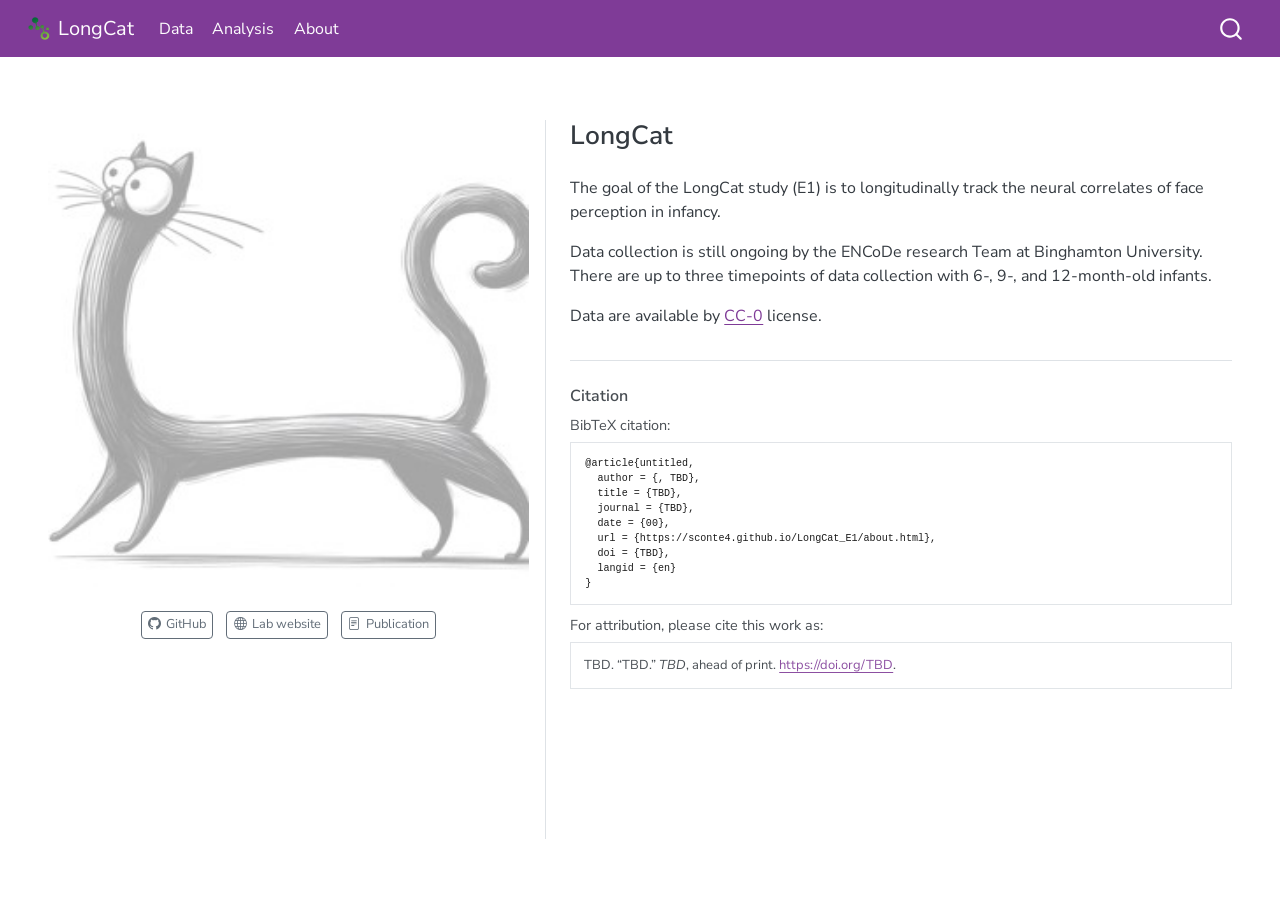
==== commit e04971d7: "Built site for gh-pages" ====
--- a/about.html
+++ b/about.html
@@ -41,7 +41,7 @@
 <link href="site_libs/quarto-html/quarto-syntax-highlighting-7f8f88aac4f3542376d5c11b86a4c14d.css" rel="stylesheet" id="quarto-text-highlighting-styles">
 <script src="site_libs/bootstrap/bootstrap.min.js"></script>
 <link href="site_libs/bootstrap/bootstrap-icons.css" rel="stylesheet">
-<link href="site_libs/bootstrap/bootstrap-da9b05ce3b12628fb2f6ed37e383dca9.min.css" rel="stylesheet" append-hash="true" id="quarto-bootstrap" data-mode="light">
+<link href="site_libs/bootstrap/bootstrap-86b0070312258993ecc55c7f1d1b9c6c.min.css" rel="stylesheet" append-hash="true" id="quarto-bootstrap" data-mode="light">
 <script id="quarto-search-options" type="application/json">{
   "location": "navbar",
   "copy-button": false,
@@ -138,49 +138,44 @@
 <!-- main -->
 <div class="quarto-about-trestles">
   <div class="about-entity">
-    <img src="images/lter_penguins.png" class="about-image
+    <img src="images/LongCat.jpg" class="about-image
   rounded " style="width: 100%;">
 
     <div class="about-links">
-  <a href="https://github.com/datapages/datapage" class="about-link" rel="" target="">
+  <a href="https://sconte4.github.io/LongCat_E1/" class="about-link" rel="" target="">
     <i class="bi bi-github"></i>
      <span class="about-link-text">GitHub</span>
   </a>
-  <a href="https://allisonhorst.github.io/palmerpenguins/" class="about-link" rel="" target="">
+  <a href="https://sites.google.com/binghamton.edu/encode/home" class="about-link" rel="" target="">
     <i class="bi bi-globe"></i>
-     <span class="about-link-text">R package</span>
+     <span class="about-link-text">Lab website</span>
   </a>
-  <a href="https://doi.org/10.1371/journal.pone.0090081" class="about-link" rel="" target="">
+  <a href="https://sites.google.com/binghamton.edu/encode/home/publications?authuser=0" class="about-link" rel="" target="">
     <i class="bi bi-file-text"></i>
      <span class="about-link-text">Publication</span>
   </a>
 </div>
   </div>
   <div class="about-contents"><main class="content quarto-banner-title-block" id="quarto-document-content">
-<section id="palmerpenguins" class="level2">
-<h2 data-anchor-id="palmerpenguins">palmerpenguins</h2>
-<p>The goal of palmerpenguins is to provide a great dataset for data exploration &amp; visualization, as an alternative to <code>iris</code>.</p>
-<p>Data were collected and made available by <a href="https://www.uaf.edu/cfos/people/faculty/detail/kristen-gorman.php">Dr.&nbsp;Kristen Gorman</a> and the <a href="https://pallter.marine.rutgers.edu/">Palmer Station, Antarctica LTER</a>, a member of the <a href="https://lternet.edu/">Long Term Ecological Research Network</a>. The dataset contains data for 344 penguins. There are 3 different species of penguins in this dataset, collected from 3 islands in the Palmer Archipelago, Antarctica.</p>
-<p>Data are available by <a href="https://creativecommons.org/public-domain/cc0/">CC-0</a> license in accordance with the <a href="https://pallter.marine.rutgers.edu/data/">Palmer Station LTER Data Policy</a> and the <a href="https://lternet.edu/data-access-policy/">LTER Data Access Policy for Type I data</a>.</p>
+<section id="longcat" class="level2">
+<h2 data-anchor-id="longcat">LongCat</h2>
+<p>The goal of the LongCat study (E1) is to longitudinally track the neural correlates of face perception in infancy.</p>
+<p>Data collection is still ongoing by the ENCoDe research Team at Binghamton University. There are up to three timepoints of data collection with 6-, 9-, and 12-month-old infants.</p>
+<p>Data are available by <a href="https://creativecommons.org/public-domain/cc0/">CC-0</a> license.</p>
 
 
 </section>
-<div id="quarto-appendix" class="default"><section class="quarto-appendix-contents" id="quarto-citation"><h2 class="anchored quarto-appendix-heading">Citation</h2><div><div class="quarto-appendix-secondary-label">BibTeX citation:</div><pre class="sourceCode code-with-copy quarto-appendix-bibtex"><code class="sourceCode bibtex">@article{b._gorman2014,
-  author = {B. Gorman, Kristen and D. Williams, Tony and R. Fraser,
-    William},
-  title = {Ecological Sexual Dimorphism and Environmental Variability
-    Within a Community of {Antarctic} Penguins (Genus {Pygoscelis)}},
-  journal = {PLoS ONE},
-  date = {2014},
+<div id="quarto-appendix" class="default"><section class="quarto-appendix-contents" id="quarto-citation"><h2 class="anchored quarto-appendix-heading">Citation</h2><div><div class="quarto-appendix-secondary-label">BibTeX citation:</div><pre class="sourceCode code-with-copy quarto-appendix-bibtex"><code class="sourceCode bibtex">@article{untitled,
+  author = {, TBD},
+  title = {TBD},
+  journal = {TBD},
+  date = {00},
   url = {https://sconte4.github.io/LongCat_E1/about.html},
-  doi = {10.1371/journal.pone.0090081},
+  doi = {TBD},
   langid = {en}
 }
-</code><button title="Copy to Clipboard" class="code-copy-button"><i class="bi"></i></button></pre><div class="quarto-appendix-secondary-label">For attribution, please cite this work as:</div><div id="ref-b._gorman2014" class="csl-entry quarto-appendix-citeas" role="listitem">
-B. Gorman, Kristen, Tony D. Williams, and William R. Fraser. 2014.
-<span>“Ecological Sexual Dimorphism and Environmental Variability Within
-a Community of Antarctic Penguins (Genus Pygoscelis).”</span> <em>PLoS
-ONE</em>, ahead of print. <a href="https://doi.org/10.1371/journal.pone.0090081">https://doi.org/10.1371/journal.pone.0090081</a>.
+</code><button title="Copy to Clipboard" class="code-copy-button"><i class="bi"></i></button></pre><div class="quarto-appendix-secondary-label">For attribution, please cite this work as:</div><div id="ref-untitled" class="csl-entry quarto-appendix-citeas" role="listitem">
+TBD. <span>“TBD.”</span> <em>TBD</em>, ahead of print. <a href="https://doi.org/TBD">https://doi.org/TBD</a>.
 </div></div></section></div></main></div>
 </div>
  <!-- /main -->
